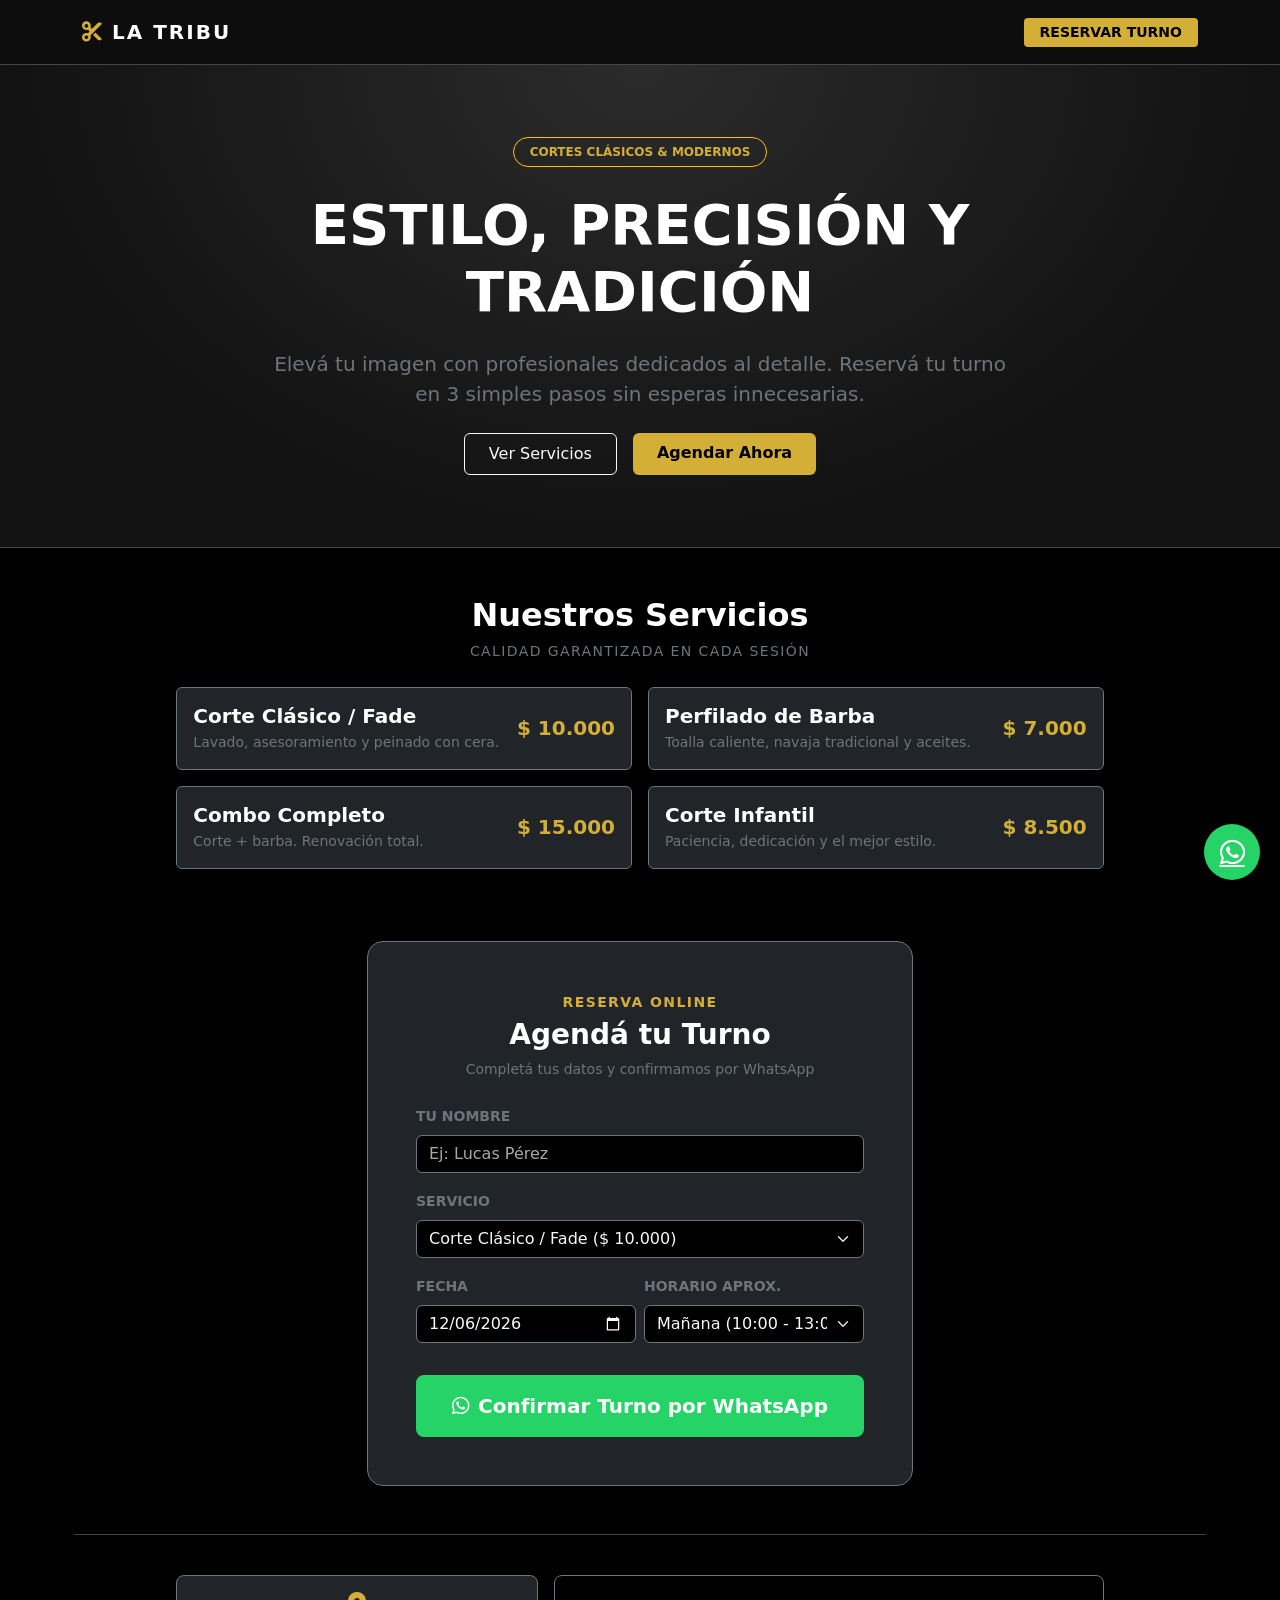
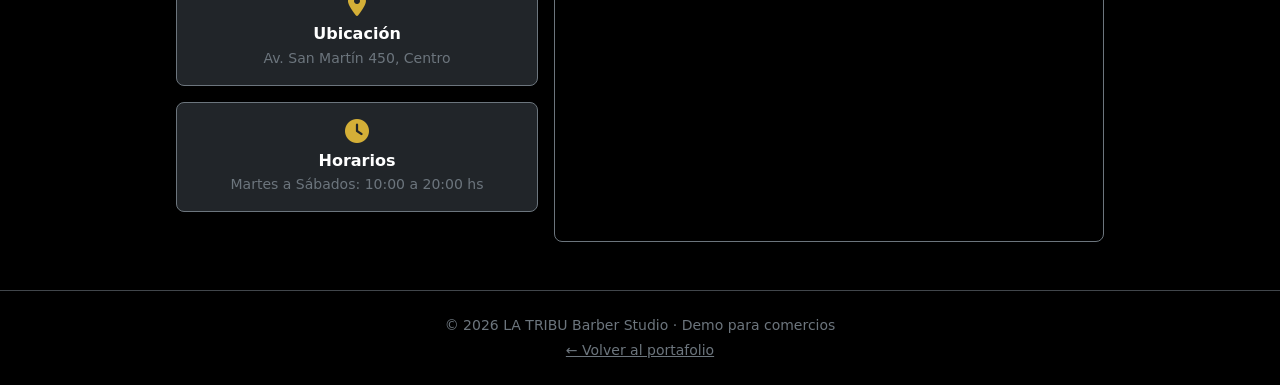
==== barberia/index.html @ 676c5e5b "Agrega 4 landing pages para comercios con documentación - Barbería (Bootstrap): turnos por WhatsApp " ====
<!DOCTYPE html>
<html lang="es" data-bs-theme="dark">
<head>
  <meta charset="UTF-8">
  <meta name="viewport" content="width=device-width, initial-scale=1.0">
  <title>LA TRIBU | Barber Studio</title>
  <meta name="description" content="Barbería LA TRIBU: cortes clásicos y modernos. Reservá tu turno online por WhatsApp.">

  <!-- Bootstrap 5.3 CSS (framework de estilos) -->
  <link href="https://cdn.jsdelivr.net/npm/bootstrap@5.3.3/dist/css/bootstrap.min.css" rel="stylesheet">
  <!-- Font Awesome (íconos) -->
  <link rel="stylesheet" href="https://cdnjs.cloudflare.com/ajax/libs/font-awesome/6.4.0/css/all.min.css">
  <!-- Estilos propios: van DESPUÉS de Bootstrap para poder sobrescribirlo -->
  <link rel="stylesheet" href="styles.css">
</head>
<body class="bg-black text-light d-flex flex-column min-vh-100">

  <!-- Navbar -->
  <nav class="navbar border-bottom border-secondary-subtle sticky-top navbar-blur">
    <div class="container py-1">
      <a class="navbar-brand fw-bolder tracking-wider d-flex align-items-center gap-2 text-white" href="#">
        <i class="fa-solid fa-scissors text-gold"></i>
        <span>LA TRIBU</span>
      </a>
      <a href="#reservar" class="btn btn-gold btn-sm text-uppercase px-3">Reservar Turno</a>
    </div>
  </nav>

  <!-- Hero -->
  <header class="hero-section text-center py-5 border-bottom border-secondary-subtle">
    <div class="container py-4">
      <div class="row justify-content-center">
        <div class="col-lg-8">
          <span class="badge border border-warning text-gold rounded-pill px-3 py-2 text-uppercase mb-3">
            Cortes Clásicos &amp; Modernos
          </span>
          <h1 class="display-4 fw-bolder text-white text-uppercase mt-2">Estilo, Precisión y Tradición</h1>
          <p class="lead text-secondary my-4">
            Elevá tu imagen con profesionales dedicados al detalle. Reservá tu turno en 3 simples pasos sin esperas innecesarias.
          </p>
          <div class="d-flex justify-content-center gap-3 flex-wrap">
            <a href="#servicios" class="btn btn-outline-light px-4 py-2">Ver Servicios</a>
            <a href="#reservar" class="btn btn-gold px-4 py-2">Agendar Ahora</a>
          </div>
        </div>
      </div>
    </div>
  </header>

  <main class="container my-5 flex-grow-1">

    <!-- Servicios: se generan desde app.js (ver array SERVICES) -->
    <section id="servicios" class="mb-5 pb-4">
      <div class="text-center mb-4">
        <h2 class="fw-bold text-white mb-1">Nuestros Servicios</h2>
        <span class="text-secondary small text-uppercase tracking-wider">Calidad garantizada en cada sesión</span>
      </div>
      <div id="servicesGrid" class="row justify-content-center g-3"></div>
    </section>

    <!-- Formulario de turnos -->
    <section id="reservar" class="my-5">
      <div class="row justify-content-center">
        <div class="col-md-8 col-lg-6">
          <div class="card bg-dark border-secondary shadow-lg p-4 p-md-5 rounded-4">
            <div class="text-center mb-4">
              <span class="text-gold small fw-bold text-uppercase tracking-wider">Reserva Online</span>
              <h3 class="fw-bold text-white mt-1">Agendá tu Turno</h3>
              <p class="text-secondary small mb-0">Completá tus datos y confirmamos por WhatsApp</p>
            </div>

            <form id="bookingForm" class="d-flex flex-column gap-3">
              <div>
                <label for="userName" class="form-label small text-secondary text-uppercase fw-semibold">Tu Nombre</label>
                <input type="text" id="userName" required minlength="2" placeholder="Ej: Lucas Pérez" class="form-control bg-black text-light border-secondary">
              </div>

              <div>
                <label for="userService" class="form-label small text-secondary text-uppercase fw-semibold">Servicio</label>
                <select id="userService" class="form-select bg-black text-light border-secondary"></select>
              </div>

              <div class="row g-2">
                <div class="col-6">
                  <label for="bookingDate" class="form-label small text-secondary text-uppercase fw-semibold">Fecha</label>
                  <input type="date" id="bookingDate" required class="form-control bg-black text-light border-secondary">
                </div>
                <div class="col-6">
                  <label for="bookingTime" class="form-label small text-secondary text-uppercase fw-semibold">Horario Aprox.</label>
                  <select id="bookingTime" class="form-select bg-black text-light border-secondary">
                    <option>Mañana (10:00 - 13:00)</option>
                    <option>Tarde (14:00 - 17:00)</option>
                    <option>Cierre (17:00 - 20:00)</option>
                  </select>
                </div>
              </div>
              <p id="dateError" class="text-danger small mb-0" hidden>Cerramos domingos y lunes. Elegí de martes a sábado.</p>

              <button type="submit" class="btn btn-wa btn-lg py-3 mt-3 rounded-3 d-flex align-items-center justify-content-center gap-2">
                <i class="fa-brands fa-whatsapp fs-5"></i>
                Confirmar Turno por WhatsApp
              </button>
            </form>
          </div>
        </div>
      </div>
    </section>

    <!-- Contacto, horarios y mapa -->
    <section class="row justify-content-center g-3 mt-4 pt-4 border-top border-secondary-subtle">
      <div class="col-md-4 d-flex flex-column gap-3">
        <div class="p-3 bg-dark rounded-3 border border-secondary text-center">
          <i class="fa-solid fa-location-dot text-gold fs-4 mb-2"></i>
          <h6 class="fw-bold text-white mb-1">Ubicación</h6>
          <p class="text-secondary small mb-0">Av. San Martín 450, Centro</p>
        </div>
        <div class="p-3 bg-dark rounded-3 border border-secondary text-center">
          <i class="fa-solid fa-clock text-gold fs-4 mb-2"></i>
          <h6 class="fw-bold text-white mb-1">Horarios</h6>
          <p class="text-secondary small mb-0">Martes a Sábados: 10:00 a 20:00 hs</p>
        </div>
      </div>
      <div class="col-md-6">
        <!-- Google Maps embebido: no requiere API key -->
        <iframe class="map rounded-3 border border-secondary"
          src="https://maps.google.com/maps?q=Av.%20San%20Mart%C3%ADn%20450%2C%20Buenos%20Aires&output=embed"
          loading="lazy" title="Mapa de la barbería"></iframe>
      </div>
    </section>
  </main>

  <footer class="border-top border-secondary-subtle py-4 text-center text-secondary small">
    <div class="container">
      <p class="mb-1">© <span id="year"></span> LA TRIBU Barber Studio · Demo para comercios</p>
      <a href="../" class="link-secondary">← Volver al portafolio</a>
    </div>
  </footer>

  <!-- Botón flotante de WhatsApp -->
  <a id="waFloat" class="wa-float" target="_blank" rel="noopener" aria-label="Escribinos por WhatsApp">
    <i class="fa-brands fa-whatsapp"></i>
  </a>

  <!-- JS al final del body: así el HTML ya existe cuando se ejecuta -->
  <script src="app.js"></script>
</body>
</html>
---- barberia/styles.css ----
/* Variables CSS: cambiando estos valores cambia la paleta de toda la página */
:root {
  --gold: #d4af37;
  --gold-hover: #b5952f;
  --wa: #25d366;
  --wa-hover: #1eb856;
}

html { scroll-behavior: smooth; }

.text-gold { color: var(--gold) !important; }
.tracking-wider { letter-spacing: 0.1em; }

.btn-gold {
  background-color: var(--gold);
  color: #000;
  font-weight: 700;
  border: none;
}
.btn-gold:hover { background-color: var(--gold-hover); color: #000; }

.btn-wa {
  background-color: var(--wa);
  color: #fff;
  font-weight: 700;
  border: none;
}
.btn-wa:hover { background-color: var(--wa-hover); color: #fff; }

.form-control:focus,
.form-select:focus {
  border-color: var(--gold);
  box-shadow: 0 0 0 0.25rem rgba(212, 175, 55, 0.25);
}

.navbar-blur {
  background-color: rgba(18, 18, 18, 0.75);
  backdrop-filter: blur(8px);
}

.hero-section {
  background: radial-gradient(ellipse at top, #2b2b2b, #121212 70%);
}

.service-card { transition: transform 0.2s, border-color 0.2s; }
.service-card:hover { transform: translateY(-3px); border-color: var(--gold) !important; }

.map { width: 100%; height: 100%; min-height: 260px; }

/* Botón flotante de WhatsApp fijo abajo a la derecha */
.wa-float {
  position: fixed;
  right: 20px;
  bottom: 20px;
  width: 56px;
  height: 56px;
  border-radius: 50%;
  background: var(--wa);
  color: #fff;
  display: grid;
  place-items: center;
  font-size: 1.8rem;
  box-shadow: 0 4px 12px rgba(0, 0, 0, 0.4);
  z-index: 1000;
  transition: transform 0.2s;
}
.wa-float:hover { transform: scale(1.1); color: #fff; }
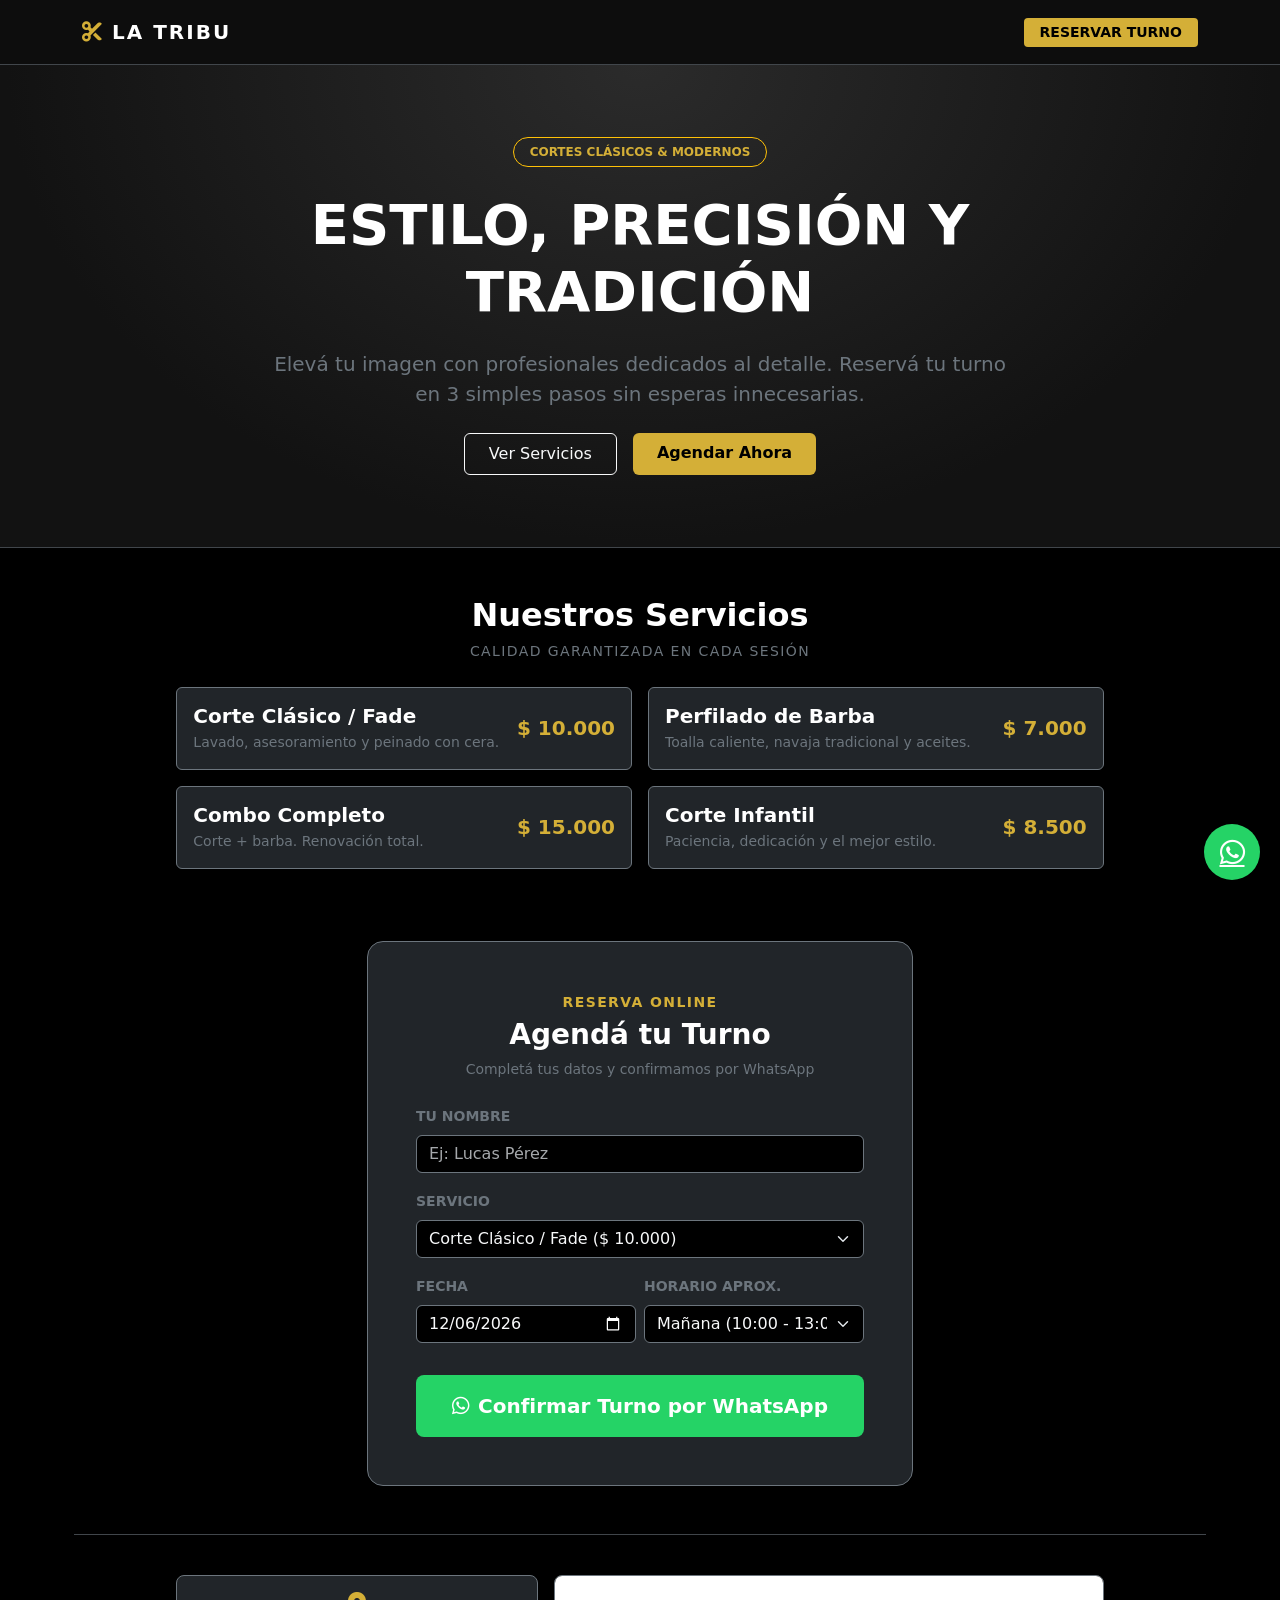
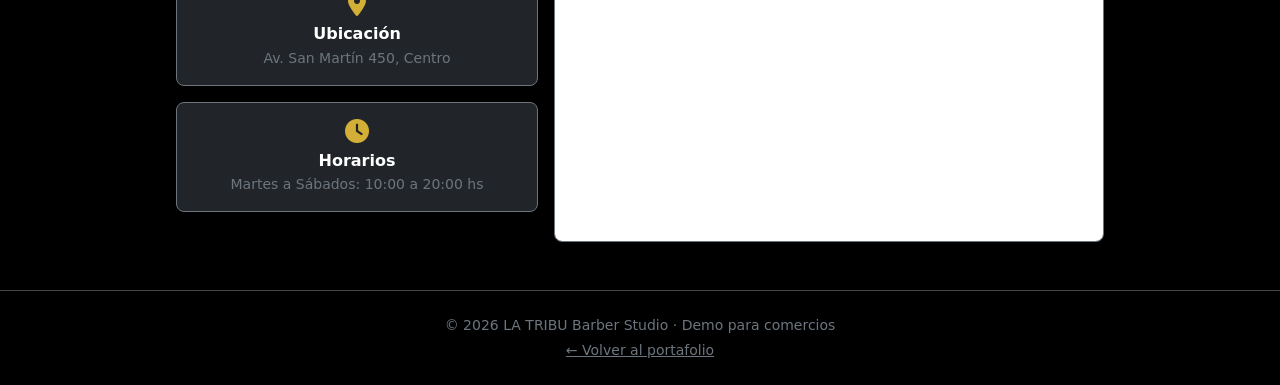
==== commit 04d9930f: "Divide el JS en módulos ES y agrega guía de Tailwind - Cada landing pasa de app.js a una carpeta js/" ====
--- a/barberia/index.html
+++ b/barberia/index.html
@@ -49,7 +49,7 @@
 
   <main class="container my-5 flex-grow-1">
 
-    <!-- Servicios: se generan desde app.js (ver array SERVICES) -->
+    <!-- Servicios: se generan desde js/services.js (datos en js/config.js) -->
     <section id="servicios" class="mb-5 pb-4">
       <div class="text-center mb-4">
         <h2 class="fw-bold text-white mb-1">Nuestros Servicios</h2>
@@ -141,7 +141,12 @@
     <i class="fa-brands fa-whatsapp"></i>
   </a>
 
-  <!-- JS al final del body: así el HTML ya existe cuando se ejecuta -->
-  <script src="app.js"></script>
+  <!--
+    type="module" activa import/export. Los módulos:
+    - se ejecutan cuando el HTML ya terminó de cargar (como "defer")
+    - tienen su propio alcance: sus variables no quedan globales
+    - NO funcionan abriendo el archivo con doble clic (file://): hace falta un servidor local
+  -->
+  <script type="module" src="js/main.js"></script>
 </body>
 </html>
